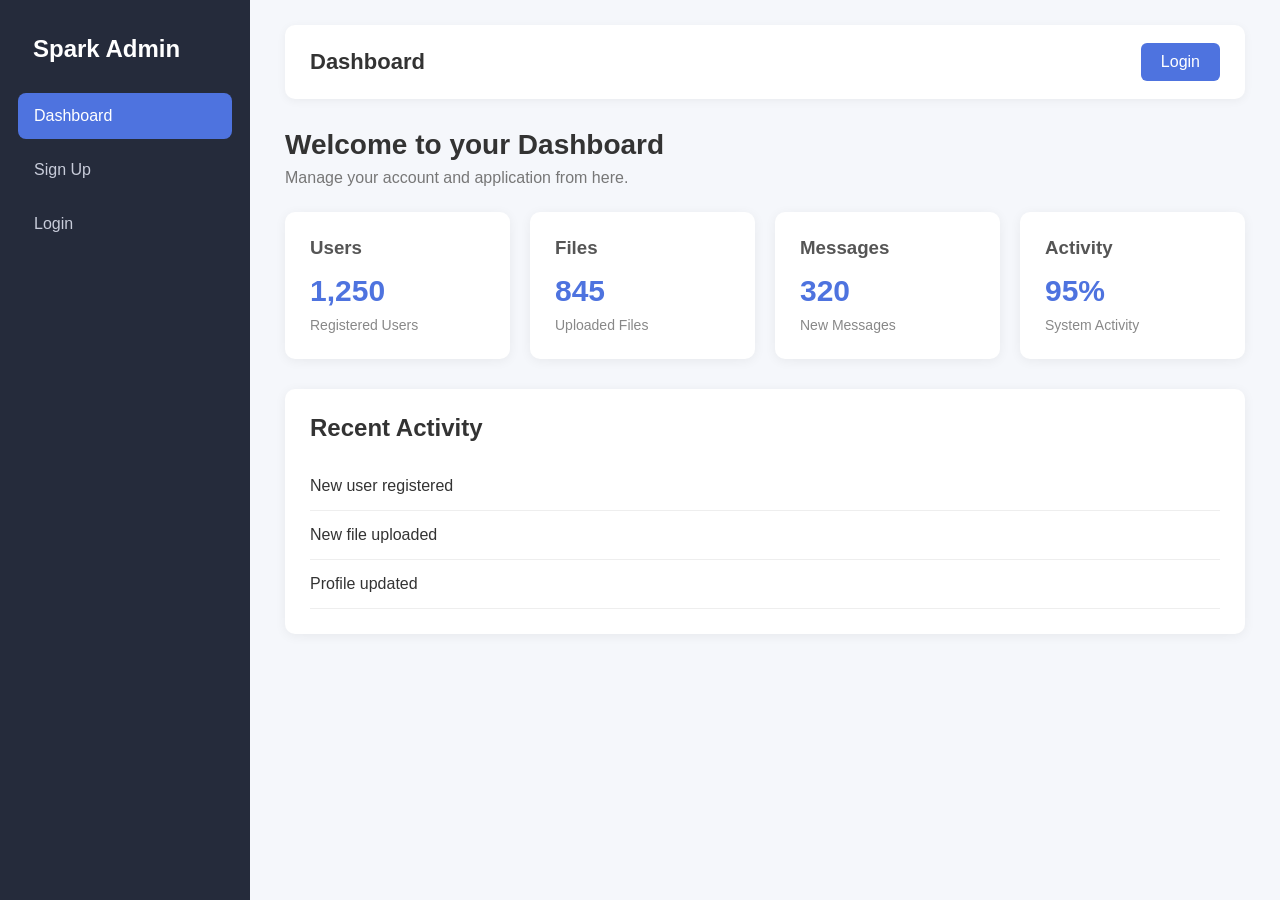
==== home.html @ 077d7675 "Initial signup login website" ====
<!DOCTYPE html>
<html lang="en">
<head>
    <meta charset="UTF-8">
    <meta name="viewport" content="width=device-width, initial-scale=1.0">

    <title>Dashboard</title>

    <link rel="stylesheet" href="css/style.css">
</head>

<body>

<div class="dashboard">

    <!-- Sidebar -->
    <aside class="sidebar">

        <div class="logo">
            Spark Admin
        </div>

        <nav>
            <a href="home.html" class="active">Dashboard</a>
            <a href="signup.html">Sign Up</a>
            <a href="login.html">Login</a>
        </nav>

    </aside>


    <!-- Main Content -->
    <main class="main-content">

        <!-- Top Header -->
        <header class="topbar">

            <h2>Dashboard</h2>

            <a href="login.html" class="logout-btn">
                Login
            </a>

        </header>


        <!-- Welcome Section -->
        <section class="welcome">

            <h1>Welcome to your Dashboard</h1>

            <p>
                Manage your account and application from here.
            </p>

        </section>


        <!-- Dashboard Cards -->
        <section class="cards">

            <div class="card">
                <h3>Users</h3>
                <p class="number">1,250</p>
                <span>Registered Users</span>
            </div>


            <div class="card">
                <h3>Files</h3>
                <p class="number">845</p>
                <span>Uploaded Files</span>
            </div>


            <div class="card">
                <h3>Messages</h3>
                <p class="number">320</p>
                <span>New Messages</span>
            </div>


            <div class="card">
                <h3>Activity</h3>
                <p class="number">95%</p>
                <span>System Activity</span>
            </div>

        </section>


        <!-- Recent Activity -->
        <section class="activity">

            <h2>Recent Activity</h2>

            <div class="activity-box">

                <p>New user registered</p>
                <p>New file uploaded</p>
                <p>Profile updated</p>

            </div>

        </section>

    </main>

</div>


<script src="js/script.js"></script>

</body>
</html>
---- css/style.css ----
/* ================================
   Global Styles
================================ */

* {
    margin: 0;
    padding: 0;
    box-sizing: border-box;
}

body {
    font-family: Arial, sans-serif;
    background: #f5f7fb;
    color: #333;
}

a {
    text-decoration: none;
    color: inherit;
}


/* ================================
   Dashboard / Home Page
================================ */

.dashboard {
    display: flex;
    min-height: 100vh;
}


/* Sidebar */

.sidebar {
    width: 250px;
    background: #252b3b;
    color: white;
    min-height: 100vh;
    padding: 25px 18px;
}

.logo {
    font-size: 24px;
    font-weight: bold;
    padding: 10px 15px 30px;
}

.sidebar nav {
    display: flex;
    flex-direction: column;
    gap: 8px;
}

.sidebar nav a {
    padding: 14px 16px;
    border-radius: 8px;
    color: #c8ccda;
    transition: 0.3s;
}

.sidebar nav a:hover,
.sidebar nav a.active {
    background: #4e73df;
    color: white;
}


/* Main Content */

.main-content {
    flex: 1;
    padding: 25px 35px;
}


/* Topbar */

.topbar {
    display: flex;
    justify-content: space-between;
    align-items: center;
    background: white;
    padding: 18px 25px;
    border-radius: 10px;
    margin-bottom: 30px;
    box-shadow: 0 2px 10px rgba(0, 0, 0, 0.05);
}

.topbar h2 {
    font-size: 22px;
}

.logout-btn {
    background: #4e73df;
    color: white;
    padding: 10px 20px;
    border-radius: 6px;
}


/* Welcome */

.welcome {
    margin-bottom: 25px;
}

.welcome h1 {
    margin-bottom: 8px;
    font-size: 28px;
}

.welcome p {
    color: #777;
}


/* Dashboard Cards */

.cards {
    display: grid;
    grid-template-columns: repeat(4, 1fr);
    gap: 20px;
    margin-bottom: 30px;
}

.card {
    background: white;
    padding: 25px;
    border-radius: 10px;
    box-shadow: 0 2px 12px rgba(0, 0, 0, 0.06);
}

.card h3 {
    color: #555;
    margin-bottom: 15px;
}

.card .number {
    font-size: 30px;
    font-weight: bold;
    color: #4e73df;
    margin-bottom: 8px;
}

.card span {
    color: #888;
    font-size: 14px;
}


/* Activity */

.activity {
    background: white;
    padding: 25px;
    border-radius: 10px;
    box-shadow: 0 2px 12px rgba(0, 0, 0, 0.06);
}

.activity h2 {
    margin-bottom: 20px;
}

.activity-box p {
    padding: 15px 0;
    border-bottom: 1px solid #eee;
}


/* ================================
   Signup / Login Pages
================================ */

.auth-page {
    min-height: 100vh;
    display: flex;
    justify-content: center;
    align-items: center;
    padding: 30px;
    background: #f5f7fb;
}

.auth-card {
    width: 100%;
    max-width: 450px;
    background: white;
    padding: 40px;
    border-radius: 12px;
    box-shadow: 0 5px 25px rgba(0, 0, 0, 0.08);
}

.auth-card h1 {
    text-align: center;
    margin-bottom: 10px;
    font-size: 28px;
}

.auth-subtitle {
    text-align: center;
    color: #777;
    margin-bottom: 30px;
}


/* Form */

.form-group {
    margin-bottom: 20px;
}

.form-group label {
    display: block;
    margin-bottom: 8px;
    font-weight: 600;
}

.form-group input {
    width: 100%;
    padding: 13px;
    border: 1px solid #ddd;
    border-radius: 7px;
    font-size: 15px;
    outline: none;
}

.form-group input:focus {
    border-color: #4e73df;
}


/* Primary Button */

.primary-btn {
    width: 100%;
    padding: 14px;
    background: #4e73df;
    color: white;
    border: none;
    border-radius: 7px;
    font-size: 16px;
    cursor: pointer;
    transition: 0.3s;
}

.primary-btn:hover {
    background: #3c5fc4;
}


/* Google Button */

.google-btn {
    width: 100%;
    padding: 13px;
    background: white;
    border: 1px solid #ddd;
    border-radius: 7px;
    font-size: 15px;
    cursor: pointer;
    transition: 0.3s;
}

.google-btn:hover {
    background: #f5f5f5;
}


/* Divider */

.divider {
    display: flex;
    align-items: center;
    margin: 25px 0;
    color: #999;
}

.divider::before,
.divider::after {
    content: "";
    flex: 1;
    height: 1px;
    background: #ddd;
}

.divider span {
    padding: 0 12px;
}


/* Footer */

.auth-footer {
    text-align: center;
    margin-top: 25px;
    color: #777;
}

.auth-footer a,
.auth-card > p a {
    color: #4e73df;
    font-weight: 600;
}

.auth-card > p:last-child {
    text-align: center;
    margin-top: 15px;
}


/* ================================
   Responsive Design
================================ */

@media (max-width: 1000px) {

    .cards {
        grid-template-columns: repeat(2, 1fr);
    }

}

@media (max-width: 700px) {

    .dashboard {
        flex-direction: column;
    }

    .sidebar {
        width: 100%;
        min-height: auto;
    }

    .sidebar nav {
        flex-direction: row;
        flex-wrap: wrap;
    }

    .main-content {
        padding: 20px;
    }

    .cards {
        grid-template-columns: 1fr;
    }

}

@media (max-width: 500px) {

    .auth-card {
        padding: 25px;
    }

    .auth-page {
        padding: 15px;
    }

}
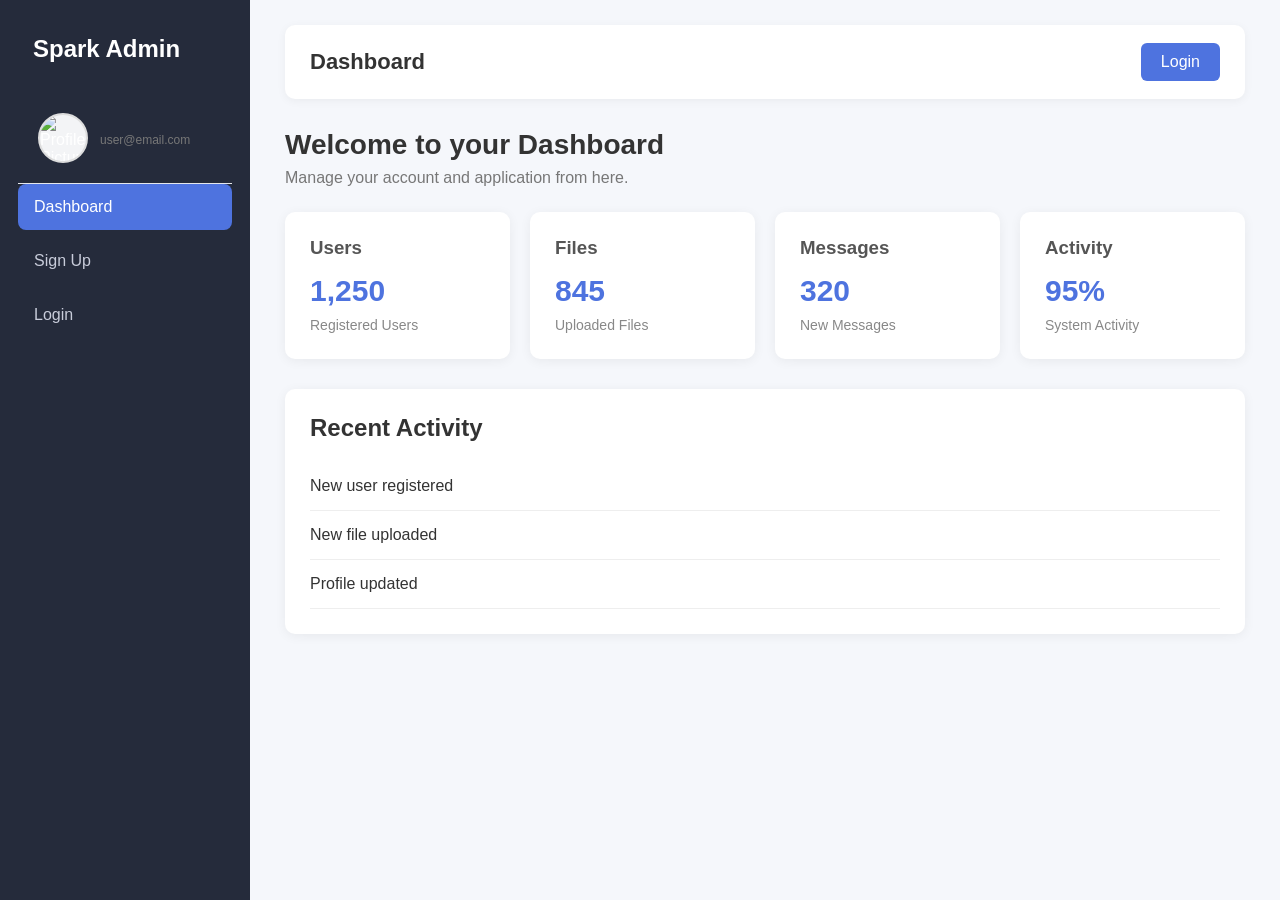
==== commit cdbb2d0b: "Complete signup login and Google OAuth integration" ====
--- a/home.html
+++ b/home.html
@@ -3,9 +3,7 @@
 <head>
     <meta charset="UTF-8">
     <meta name="viewport" content="width=device-width, initial-scale=1.0">
-
     <title>Dashboard</title>
-
     <link rel="stylesheet" href="css/style.css">
 </head>
 
@@ -13,11 +11,25 @@
 
 <div class="dashboard">
 
-    <!-- Sidebar -->
     <aside class="sidebar">
 
         <div class="logo">
             Spark Admin
+        </div>
+
+        <div class="profile-section">
+
+            <img
+                id="userProfilePic"
+                src=""
+                alt="Profile Picture"
+                class="profile-pic"
+            >
+
+            <div class="profile-info">
+                <p id="userEmail">user@email.com</p>
+            </div>
+
         </div>
 
         <nav>
@@ -28,35 +40,21 @@
 
     </aside>
 
-
-    <!-- Main Content -->
     <main class="main-content">
 
-        <!-- Top Header -->
         <header class="topbar">
-
             <h2>Dashboard</h2>
 
             <a href="login.html" class="logout-btn">
                 Login
             </a>
-
         </header>
 
-
-        <!-- Welcome Section -->
         <section class="welcome">
-
             <h1>Welcome to your Dashboard</h1>
-
-            <p>
-                Manage your account and application from here.
-            </p>
-
+            <p>Manage your account and application from here.</p>
         </section>
 
-
-        <!-- Dashboard Cards -->
         <section class="cards">
 
             <div class="card">
@@ -65,20 +63,17 @@
                 <span>Registered Users</span>
             </div>
 
-
             <div class="card">
                 <h3>Files</h3>
                 <p class="number">845</p>
                 <span>Uploaded Files</span>
             </div>
 
-
             <div class="card">
                 <h3>Messages</h3>
                 <p class="number">320</p>
                 <span>New Messages</span>
             </div>
-
 
             <div class="card">
                 <h3>Activity</h3>
@@ -88,18 +83,14 @@
 
         </section>
 
-
-        <!-- Recent Activity -->
         <section class="activity">
 
             <h2>Recent Activity</h2>
 
             <div class="activity-box">
-
                 <p>New user registered</p>
                 <p>New file uploaded</p>
                 <p>Profile updated</p>
-
             </div>
 
         </section>
@@ -108,8 +99,32 @@
 
 </div>
 
+<script src="js/script.js"></script>
 
-<script src="js/script.js"></script>
+<script>
+    fetch("http://127.0.0.1:8000/auth/user", {
+        credentials: "include"
+    })
+    .then(function(response) {
+        return response.json();
+    })
+    .then(function(data) {
+
+        console.log("Google User:", data);
+
+        if (data.logged_in === true) {
+
+            document.getElementById("userEmail").textContent = data.email;
+
+            if (data.picture) {
+                document.getElementById("userProfilePic").src = data.picture;
+            }
+        }
+    })
+    .catch(function(error) {
+        console.error("User loading error:", error);
+    });
+</script>
 
 </body>
 </html>
--- a/css/style.css
+++ b/css/style.css
@@ -356,4 +356,33 @@
         padding: 15px;
     }
 
+}
+
+
+.profile-section {
+    display: flex;
+    align-items: center;
+    gap: 12px;
+    padding: 20px;
+    border-bottom: 1px solid #e5e7eb;
+}
+
+.profile-pic {
+    width: 50px;
+    height: 50px;
+    border-radius: 50%;
+    object-fit: cover;
+    border: 2px solid #ddd;
+    background: #f3f4f6;
+}
+
+.profile-info h4 {
+    margin: 0;
+    font-size: 14px;
+}
+
+.profile-info p {
+    margin: 4px 0 0;
+    font-size: 12px;
+    color: #777;
 }
